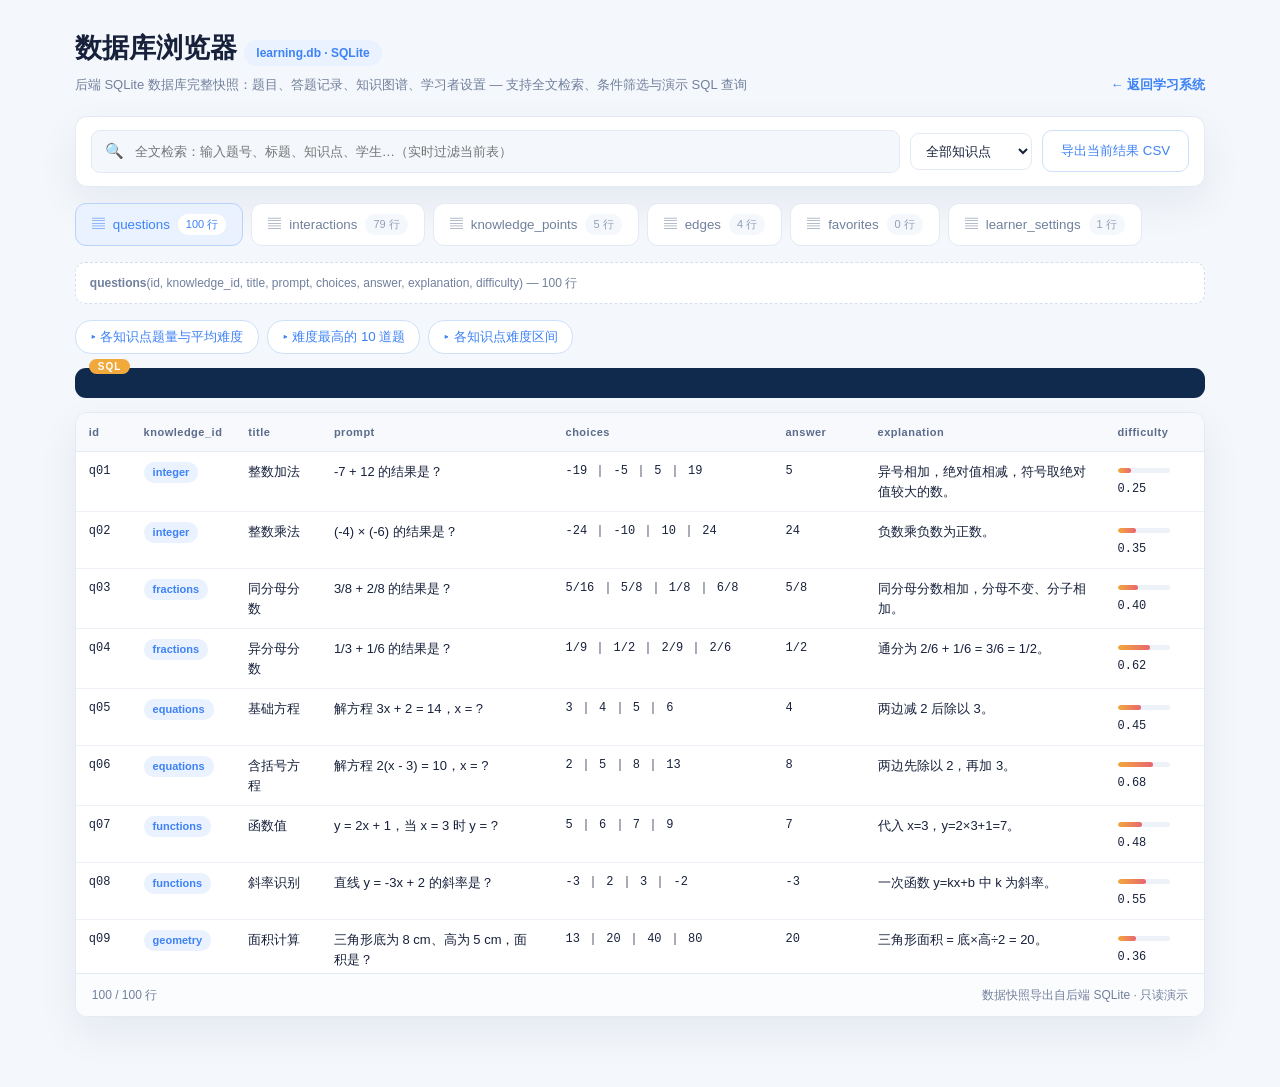
==== database.html @ 0aa93d0d "个性化学习推荐系统：静态在线演示 + Flask 完整后端源码" ====
<!DOCTYPE html>
<html lang="zh-CN">
<head>
<meta charset="UTF-8">
<meta name="viewport" content="width=device-width, initial-scale=1.0">
<title>数据库浏览器 · learning.db | 个性化学习推荐系统</title>
<link rel="stylesheet" href="assets/style.css">
<link rel="icon" href="data:image/svg+xml,<svg xmlns='http://www.w3.org/2000/svg' viewBox='0 0 32 32'><rect width='32' height='32' rx='8' fill='%233e86f7'/><text x='16' y='22' font-size='16' fill='white' text-anchor='middle'>库</text></svg>">
<style>
.db-wrap{max-width:1220px;margin:0 auto;padding:28px 3.5% 70px}
.db-head{display:flex;justify-content:space-between;align-items:flex-end;gap:18px;flex-wrap:wrap;margin-bottom:22px}
.db-head h1{margin:0 0 6px;font-size:27px}
.db-head p{margin:0;color:var(--muted);font-size:13px}
.db-badge{font-size:12px;color:var(--cyan);background:var(--cyan-soft);border-radius:14px;padding:6px 12px}
.db-toolbar{display:flex;gap:10px;flex-wrap:wrap;align-items:center;background:#fff;border:1px solid var(--line);border-radius:12px;padding:13px 15px;margin-bottom:16px;box-shadow:var(--shadow)}
.db-search{flex:1;min-width:200px;display:flex;align-items:center;gap:9px;background:var(--paper);border:1px solid var(--line);border-radius:9px;padding:9px 13px}
.db-search input{border:0;background:none;outline:none;font:14px inherit;width:100%;color:var(--ink)}
.db-select{border:1px solid var(--line);border-radius:9px;padding:9px 11px;font:13px inherit;color:var(--ink);background:#fff;cursor:pointer}
.db-tabs{display:flex;gap:8px;flex-wrap:wrap;margin-bottom:16px}
.db-tab{display:flex;align-items:center;gap:8px;border:1px solid var(--line);background:#fff;border-radius:11px;padding:10px 16px;font:600 13px inherit;color:var(--muted);cursor:pointer}
.db-tab .cnt{font-weight:400;font-size:11px;background:var(--paper);border-radius:10px;padding:3px 8px;color:#93a0b5}
.db-tab.active{border-color:#b8d2fb;background:var(--cyan-soft);color:var(--cyan)}
.db-tab.active .cnt{background:#fff;color:var(--cyan)}
.sql-box{background:#102a4d;color:#d9e6ff;border-radius:11px;padding:15px 18px;margin-bottom:14px;font:13px/1.7 Consolas,Menlo,monospace;white-space:pre-wrap;position:relative}
.sql-box .sql-tag{position:absolute;top:-9px;left:14px;background:var(--amber);color:#fff;font:700 10px "Microsoft YaHei",sans-serif;border-radius:8px;padding:2px 9px;letter-spacing:1px}
.sql-box .kw{color:#88d7e2}
.sql-queries{display:flex;gap:8px;flex-wrap:wrap;margin-bottom:14px}
.sql-chip{border:1px solid #cfe0fb;background:#fff;color:var(--cyan);border-radius:16px;padding:7px 14px;font:600 12px inherit;cursor:pointer}
.sql-chip:hover{background:var(--cyan-soft)}
.sql-chip.active{background:var(--cyan);color:#fff}
.tbl-card{background:#fff;border:1px solid var(--line);border-radius:12px;box-shadow:var(--shadow);overflow:hidden}
.tbl-scroll{max-height:560px;overflow:auto}
table.db{width:100%;border-collapse:collapse;font-size:13px}
table.db th{position:sticky;top:0;background:#f7f9fd;color:#5b6b8a;text-align:left;font-size:11px;letter-spacing:.5px;padding:11px 13px;border-bottom:1px solid var(--line);white-space:nowrap;z-index:2}
table.db td{padding:10px 13px;border-bottom:1px solid #eef2f8;vertical-align:top;max-width:340px}
table.db tr:hover td{background:#f8fbff}
td.mono,th.mono{font-family:Consolas,Menlo,monospace;font-size:12px}
.pill{display:inline-block;border-radius:10px;padding:2px 9px;font-size:11px;font-weight:600}
.pill.ok{background:#e2f6ee;color:var(--green)}
.pill.bad{background:#fde9eb;color:var(--red)}
.pill.k{background:var(--cyan-soft);color:var(--cyan)}
.diff-bar{display:inline-block;width:52px;height:5px;border-radius:4px;background:#edf1f8;vertical-align:middle;margin-right:6px;overflow:hidden}
.diff-bar i{display:block;height:100%;border-radius:4px;background:linear-gradient(90deg,#f2a93b,#e86571)}
.db-foot{display:flex;justify-content:space-between;align-items:center;gap:12px;flex-wrap:wrap;padding:12px 16px;border-top:1px solid var(--line);background:#fbfcfe;font-size:12px;color:var(--muted)}
.link-back{display:inline-flex;align-items:center;gap:6px;color:var(--cyan);text-decoration:none;font-size:13px;font-weight:600}
.schema-note{font-size:12px;color:var(--muted);background:#fff;border:1px dashed #d5dfec;border-radius:10px;padding:11px 14px;margin-bottom:16px}
mark{background:#fff2c4;border-radius:3px;padding:0 1px}
</style>
</head>
<body>
<div class="db-wrap">
  <div class="db-head">
    <div>
      <h1>数据库浏览器 <span class="db-badge">learning.db · SQLite</span></h1>
      <p>后端 SQLite 数据库完整快照：题目、答题记录、知识图谱、学习者设置 — 支持全文检索、条件筛选与演示 SQL 查询</p>
    </div>
    <a class="link-back" href="index.html">← 返回学习系统</a>
  </div>

  <div class="db-toolbar">
    <div class="db-search"><span>🔍</span><input id="q" placeholder="全文检索：输入题号、标题、知识点、学生…（实时过滤当前表）"></div>
    <select class="db-select" id="f-knowledge" hidden></select>
    <select class="db-select" id="f-correct" hidden></select>
    <select class="db-select" id="f-student" hidden></select>
    <button class="button ghost" id="export-btn">导出当前结果 CSV</button>
  </div>

  <div class="db-tabs" id="tabs"></div>

  <div class="schema-note" id="schema-note"></div>

  <div class="sql-queries" id="sql-chips" hidden></div>
  <div class="sql-box" id="sql-box" hidden><span class="sql-tag">SQL</span><div id="sql-text"></div></div>

  <div class="tbl-card">
    <div class="tbl-scroll"><table class="db"><thead id="thead"></thead><tbody id="tbody"></tbody></table></div>
    <div class="db-foot"><span id="row-info"></span><span>数据快照导出自后端 SQLite · 只读演示</span></div>
  </div>
</div>

<script src="assets/db_data.js"></script>
<script>
(function(){
  var tables = DB.tables;
  var KNAME = {integer:"整数运算", fractions:"分数运算", equations:"一元一次方程", functions:"一次函数", geometry:"三角形面积"};
  var current = "questions";
  var filterK = "", filterC = "", filterS = "";
  var preset = null;

  // 预置演示查询
  var QUERIES = {
    questions: [
      {name:"各知识点题量与平均难度", sql:"SELECT knowledge_id, COUNT(*) AS 题量, ROUND(AVG(difficulty),3) AS 平均难度\nFROM questions GROUP BY knowledge_id;",
       run:function(){var g={};tables.questions.rows.forEach(function(r){(g[r.knowledge_id]=g[r.knowledge_id]||[]).push(r)});
         return {cols:["knowledge_id","知识点","题量","平均难度"],rows:Object.keys(g).map(function(k){return [k,KNAME[k]||k,g[k].length,(g[k].reduce(function(s,r){return s+r.difficulty},0)/g[k].length).toFixed(3)]})}}},
      {name:"难度最高的 10 道题", sql:"SELECT id, title, knowledge_id, difficulty\nFROM questions ORDER BY difficulty DESC LIMIT 10;",
       run:function(){return {cols:["id","title","knowledge_id","difficulty"],rows:tables.questions.rows.slice().sort(function(a,b){return b.difficulty-a.difficulty}).slice(0,10).map(function(r){return [r.id,r.title,r.knowledge_id,r.difficulty]})}}},
      {name:"各知识点难度区间", sql:"SELECT knowledge_id, MIN(difficulty) AS 最低, MAX(difficulty) AS 最高\nFROM questions GROUP BY knowledge_id;",
       run:function(){var g={};tables.questions.rows.forEach(function(r){var a=g[r.knowledge_id]=g[r.knowledge_id]||[r.difficulty,r.difficulty];a[0]=Math.min(a[0],r.difficulty);a[1]=Math.max(a[1],r.difficulty)});
         return {cols:["knowledge_id","知识点","最低难度","最高难度"],rows:Object.keys(g).map(function(k){return [k,KNAME[k]||k,g[k][0],g[k][1]]})}}}
    ],
    interactions: [
      {name:"各知识点正确率", sql:"SELECT knowledge_id, COUNT(*) AS 答题数, ROUND(AVG(correct),3) AS 正确率\nFROM interactions GROUP BY knowledge_id;",
       run:function(){var g={};tables.interactions.rows.forEach(function(r){(g[r.knowledge_id]=g[r.knowledge_id]||[]).push(r)});
         return {cols:["knowledge_id","知识点","答题数","正确率"],rows:Object.keys(g).map(function(k){var a=g[k];return [k,KNAME[k]||k,a.length,(a.reduce(function(s,r){return s+r.correct},0)/a.length).toFixed(3)]})}}},
      {name:"最近 10 条答题记录", sql:"SELECT id, student_id, question_id, correct, answered_at, duration_sec\nFROM interactions ORDER BY id DESC LIMIT 10;",
       run:function(){return {cols:["id","student_id","question_id","correct","answered_at","duration_sec"],rows:tables.interactions.rows.slice().sort(function(a,b){return b.id-a.id}).slice(0,10).map(function(r){return [r.id,r.student_id,r.question_id,r.correct,r.answered_at,r.duration_sec]})}}},
      {name:"答错次数最多的题", sql:"SELECT question_id, COUNT(*) AS 错误次数\nFROM interactions WHERE correct = 0 GROUP BY question_id ORDER BY 错误次数 DESC;",
       run:function(){var g={};tables.interactions.rows.filter(function(r){return !r.correct}).forEach(function(r){g[r.question_id]=(g[r.question_id]||0)+1});
         return {cols:["question_id","错误次数"],rows:Object.keys(g).map(function(k){return [k,g[k]]}).sort(function(a,b){return b[1]-a[1]})}}},
      {name:"平均答题时长", sql:"SELECT student_id, COUNT(*) AS 次数, ROUND(AVG(duration_sec),1) AS 平均秒\nFROM interactions GROUP BY student_id;",
       run:function(){var g={};tables.interactions.rows.forEach(function(r){(g[r.student_id]=g[r.student_id]||[]).push(r.duration_sec)});
         return {cols:["student_id","次数","平均秒"],rows:Object.keys(g).map(function(k){var a=g[k];return [k,a.length,(a.reduce(function(s,v){return s+v},0)/a.length).toFixed(1)]})}}}
    ]
  };

  function esc(s){return String(s==null?"":s).replace(/[&<>"]/g,function(c){return {"&":"&amp;","<":"&lt;",">":"&gt;",'"':"&quot;"}[c]})}
  function hl(s){var q=document.getElementById("q").value.trim();s=esc(s);if(!q)return s;
    try{return s.replace(new RegExp("("+q.replace(/[.*+?^${}()|[\]\\]/g,"\\$&")+")","gi"),"<mark>$1</mark>")}catch(e){return s}}

  function fmtChoice(v){try{var a=JSON.parse(v);return a.map(esc).join(" ｜ ")}catch(e){return esc(v)}}

  // 每列的渲染策略
  function cell(col,val){
    if(col==="choices") return '<td class="mono">'+fmtChoice(val)+'</td>';
    if(col==="correct") return '<td>'+(val?'<span class="pill ok">✓ 正确</span>':'<span class="pill bad">✗ 错误</span>')+'</td>';
    if(col==="knowledge_id") return '<td><span class="pill k">'+hl(val)+'</span></td>';
    if(col==="difficulty") return '<td class="mono"><span class="diff-bar"><i style="width:'+Math.round(val*100)+'%"></i></span>'+Number(val).toFixed(2)+'</td>';
    if(col==="answer"||col==="id"||col==="question_id"||col==="student_id"||col==="source_id"||col==="target_id"||col==="duration_sec"||col==="ordinal"||col==="daily_goal"||col==="relation") return '<td class="mono">'+hl(val)+'</td>';
    return '<td>'+hl(val)+'</td>';
  }

  function renderTabs(){
    var el=document.getElementById("tabs");el.innerHTML="";
    Object.keys(tables).forEach(function(t){
      var b=document.createElement("button");b.className="db-tab"+(t===current?" active":"");
      b.innerHTML='<span>▤</span>'+t+'<span class="cnt">'+tables[t].rows.length+' 行</span>';
      b.onclick=function(){current=t;preset=null;filterK=filterC=filterS="";initFilters();render()};
      el.appendChild(b);
    });
  }

  function initFilters(){
    var fk=document.getElementById("f-knowledge"),fc=document.getElementById("f-correct"),fs=document.getElementById("f-student");
    var cols=tables[current].columns;
    fk.hidden=cols.indexOf("knowledge_id")<0;fc.hidden=cols.indexOf("correct")<0;fs.hidden=cols.indexOf("student_id")<0;
    fk.innerHTML='<option value="">全部知识点</option>'+Object.keys(KNAME).map(function(k){return '<option value="'+k+'">'+KNAME[k]+'</option>'}).join("");
    fc.innerHTML='<option value="">全部结果</option><option value="1">仅正确</option><option value="0">仅错误</option>';
    var sts={};tables[current].rows.forEach(function(r){if(r.student_id)sts[r.student_id]=1});
    fs.innerHTML='<option value="">全部学习者</option>'+Object.keys(sts).map(function(s){return '<option value="'+s+'">'+s+'</option>'}).join("");
    fk.value=filterK;fc.value=filterC;fs.value=filterS;
  }

  function currentRows(){
    var q=document.getElementById("q").value.trim().toLowerCase();
    return tables[current].rows.filter(function(r){
      if(filterK&&r.knowledge_id!==filterK)return false;
      if(filterC&&String(r.correct)!==filterC)return false;
      if(filterS&&r.student_id!==filterS)return false;
      if(q){var hit=false;for(var k in r){if(String(r[k]).toLowerCase().indexOf(q)>=0){hit=true;break}}if(!hit)return false}
      return true;
    });
  }

  function render(){
    var cols=tables[current].columns;
    document.getElementById("schema-note").innerHTML="<b>"+current+"</b>("+cols.map(esc).join(", ")+") — "+tables[current].rows.length+" 行";
    var chips=document.getElementById("sql-chips"),box=document.getElementById("sql-box");
    var qs=QUERIES[current];
    chips.hidden=box.hidden=!qs;
    if(qs){
      chips.innerHTML=qs.map(function(q,i){return '<button class="sql-chip'+(preset===i?" active":"")+'" data-i="'+i+'">▸ '+q.name+'</button>'}).join("");
      Array.prototype.forEach.call(chips.children,function(b){b.onclick=function(){preset=+b.dataset.i;render()}});
      if(preset!=null){
        var r=qs[preset].run();
        document.getElementById("sql-text").innerHTML=esc(qs[preset].sql);
        box.hidden=false;
        document.getElementById("thead").innerHTML="<tr>"+r.cols.map(function(c){return "<th>"+esc(c)+"</th>"}).join("")+"</tr>";
        document.getElementById("tbody").innerHTML=r.rows.map(function(row){return "<tr>"+row.map(function(v,i){return cell(r.cols[i],v)}).join("")+"</tr>"}).join("");
        document.getElementById("row-info").innerHTML="查询「"+qs[preset].name+"」：返回 "+r.rows.length+" 行";
        return;
      }
    }
    var rows=currentRows();
    document.getElementById("thead").innerHTML="<tr>"+cols.map(function(c){return "<th>"+esc(c)+"</th>"}).join("")+"</tr>";
    document.getElementById("tbody").innerHTML=rows.map(function(r){return "<tr>"+cols.map(function(c){return cell(c,r[c])}).join("")+"</tr>"}).join("");
    document.getElementById("row-info").innerHTML=rows.length+" / "+tables[current].rows.length+" 行"+(rows.length<tables[current].rows.length?"（已过滤）":"");
  }

  document.getElementById("q").addEventListener("input",function(){preset=null;render()});
  document.getElementById("f-knowledge").addEventListener("change",function(e){filterK=e.target.value;preset=null;render()});
  document.getElementById("f-correct").addEventListener("change",function(e){filterC=e.target.value;preset=null;render()});
  document.getElementById("f-student").addEventListener("change",function(e){filterS=e.target.value;preset=null;render()});
  document.getElementById("export-btn").onclick=function(){
    var rows=preset!=null&&QUERIES[current]?[]:currentRows();
    var csv;
    if(preset!=null&&QUERIES[current]){var r=QUERIES[current][preset].run();
      csv=[r.cols.join(",")].concat(r.rows.map(function(x){return x.map(function(v){return '"'+String(v).replace(/"/g,'""')+'"'}).join(",")})).join("\n");
    }else{var cols=tables[current].columns;
      csv=[cols.join(",")].concat(rows.map(function(r){return cols.map(function(c){return '"'+String(r[c]==null?"":r[c]).replace(/"/g,'""')+'"'}).join(",")})).join("\n");
    }
    var a=document.createElement("a");a.href=URL.createObjectURL(new Blob(["\ufeff"+csv],{type:"text/csv"}));
    a.download=current+(preset!=null?"_query":"")+".csv";a.click();
  };

  renderTabs();initFilters();render();
})();
</script>
</body>
</html>
---- assets/style.css ----
:root{--ink:#17213b;--muted:#71809d;--paper:#f4f7fb;--surface:#fff;--line:#e4eaf3;--cyan:#3d82f6;--cyan-soft:#eaf2ff;--amber:#f2a93b;--amber-soft:#fff5e4;--violet:#8b6cf6;--red:#e86571;--green:#30ad82;--shadow:0 16px 40px rgba(33,63,112,.07)}
*{box-sizing:border-box}
body{margin:0;color:var(--ink);background:var(--paper);font:15px/1.5 "Microsoft YaHei","PingFang SC",Arial,sans-serif}
.app-shell{display:flex;min-height:100vh}
.sidebar{width:238px;background:#fff;border-right:1px solid var(--line);padding:25px 18px;display:flex;flex-direction:column;position:sticky;top:0;height:100vh}
.brand{display:flex;align-items:center;gap:10px;color:var(--ink);text-decoration:none;font-size:21px;font-weight:800;padding:0 11px}
.brand-mark{display:grid;place-items:center;width:32px;height:32px;border-radius:10px;background:linear-gradient(145deg,#3e86f7,#6a9cf7);color:#fff;font-size:17px;box-shadow:0 6px 14px #3d82f633}
.side-label{font-size:11px;letter-spacing:1px;color:#a4aec1;text-transform:uppercase;margin:43px 12px 12px}
.side-nav{display:grid;gap:6px}
.side-nav a{display:flex;align-items:center;gap:12px;padding:12px 13px;border-radius:11px;color:#71809d;text-decoration:none;font-size:14px}
.side-nav a span{font-size:17px;width:18px;text-align:center;color:#9aa8bf}
.side-nav a.active,.side-nav a:hover{background:var(--cyan-soft);color:var(--cyan);font-weight:700}
.side-nav a.active span{color:var(--cyan)}
.sidebar-bottom{margin-top:auto}
.mini-profile{display:flex;align-items:center;gap:10px;padding:13px 9px;border-top:1px solid var(--line)}
.avatar{display:grid;place-items:center;width:32px;height:32px;border-radius:50%;background:linear-gradient(145deg,#253b67,#4975c3);color:#fff;font-size:12px;flex:none}
.mini-profile strong,.mini-profile small{display:block}
.mini-profile strong{font-size:12px}.mini-profile small{font-size:11px;color:var(--muted)}
.system-note{font-size:11px;color:#627392;background:#f7f9fd;border-radius:10px;padding:12px;margin:8px 4px}
.system-note span{color:#a0abc0}
.reset-btn{width:calc(100% - 8px);margin:4px;border:1px solid var(--line);background:#fff;border-radius:9px;padding:8px;color:var(--muted);font:12px inherit;cursor:pointer}
.reset-btn:hover{color:var(--red);border-color:#f3c1c6}
.workspace{flex:1;min-width:0}
.topbar{height:68px;display:flex;align-items:center;justify-content:space-between;gap:14px;padding:0 4.2%;background:#fff;border-bottom:1px solid var(--line);position:sticky;top:0;z-index:20}
.topbar-context{color:#6d7b96;font-size:14px}
.topbar-actions{display:flex;gap:9px;align-items:center}
.tag{font-size:11px;color:var(--cyan);background:var(--cyan-soft);border-radius:14px;padding:6px 11px;text-decoration:none}
.content{padding:30px 4.2% 60px;max-width:1180px;margin:0 auto}
.page-title{display:flex;justify-content:space-between;align-items:flex-end;gap:20px;margin-bottom:26px}
.page-title h1{font-size:30px;margin:2px 0 8px}
.page-title p{margin:0}
.button{display:inline-flex;align-items:center;gap:7px;background:var(--cyan);color:#fff;border:0;border-radius:10px;padding:11px 18px;font:600 13px inherit;text-decoration:none;cursor:pointer;box-shadow:0 10px 22px rgba(61,130,246,.25)}
.button:hover{filter:brightness(1.06)}
.button.ghost{background:#fff;color:var(--cyan);border:1px solid #cfe0fb;box-shadow:none}
.button:disabled{opacity:.5;cursor:not-allowed}

/* ---------- 仪表盘 ---------- */
.daily-plan{display:grid;grid-template-columns:1fr auto auto;align-items:center;gap:28px;background:#102a4d;color:#f6f9ff;border-radius:8px;padding:19px 22px;margin-bottom:18px;box-shadow:0 16px 36px rgba(21,51,93,.18)}
.daily-plan-copy{display:flex;align-items:center;gap:13px}
.daily-icon{display:grid;place-items:center;width:40px;height:40px;border:1px solid #638dc1;border-radius:8px;color:#88d7e2;font-size:21px}
.daily-plan .eyebrow{color:#8ad7e7;font-size:11px;letter-spacing:1px;margin:0}
.daily-plan h2{font-size:15px;margin:2px 0 0}
.daily-plan .sub{margin:3px 0 0;color:#b9c9df;font-size:12px}
.daily-progress{display:flex;align-items:center;gap:11px}
.daily-ring{display:grid;place-items:center;width:53px;height:53px;border-radius:50%;background:conic-gradient(#61d4d5 calc(var(--progress)*1%),#365779 0);position:relative;font-size:11px}
.daily-ring:before{content:"";position:absolute;inset:5px;background:#102a4d;border-radius:50%}
.daily-ring strong{position:relative}
.goal-form{display:grid;gap:2px}
.goal-form label{font-size:10px;color:#aebfd7}
.goal-form select{border:1px solid #55789f;border-radius:6px;background:#1c3d65;color:#f5f9ff;padding:5px 7px;font:12px inherit}
.session-launch{display:flex;align-items:flex-end;gap:10px}
.session-launch label{display:grid;gap:4px;font-size:10px;color:#b9c9df}
.session-launch select{border:1px solid #55789f;border-radius:6px;background:#1c3d65;color:#f5f9ff;padding:5px 7px;font:12px inherit}
.session-launch .button{background:#61d4d5;color:#123151;box-shadow:none}
.summary-strip{display:grid;grid-template-columns:repeat(4,1fr);gap:12px;margin-bottom:20px}
.summary-strip a,.summary-strip .card{display:flex;align-items:center;gap:11px;background:#fff;border:1px solid var(--line);border-radius:12px;padding:13px 15px;text-decoration:none;color:var(--ink);box-shadow:var(--shadow)}
.summary-icon{display:grid;place-items:center;width:36px;height:36px;border-radius:10px;font-size:17px;flex:none}
.summary-icon.cyan{background:var(--cyan-soft);color:var(--cyan)}
.summary-icon.amber{background:var(--amber-soft);color:var(--amber)}
.summary-icon.violet{background:#f0ecff;color:var(--violet)}
.summary-icon.green{background:#e4f7f0;color:var(--green)}
.summary-strip small{display:block;color:var(--muted);font-size:11px}
.summary-strip strong{font-size:14px}
.dash-grid{display:grid;grid-template-columns:1.15fr .85fr;gap:18px;align-items:start}
.panel{background:#fff;border:1px solid var(--line);border-radius:14px;padding:20px;box-shadow:var(--shadow)}
.panel h2{font-size:17px;margin:0 0 4px}
.panel .sub{margin:0 0 16px;color:var(--muted);font-size:12px}
.reco-list{display:grid;gap:11px}
.reco-item{display:grid;grid-template-columns:auto 1fr auto;gap:13px;align-items:center;border:1px solid var(--line);border-radius:12px;padding:13px 15px;text-decoration:none;color:var(--ink);transition:transform .16s,box-shadow .16s}
.reco-item:hover{transform:translateY(-2px);box-shadow:0 12px 26px rgba(33,63,112,.1)}
.reco-rank{display:grid;place-items:center;width:34px;height:34px;border-radius:10px;background:var(--cyan-soft);color:var(--cyan);font-weight:800;font-size:13px}
.reco-item h3{margin:0 0 3px;font-size:14px}
.reco-item .why{font-size:11px;color:var(--muted)}
.reco-item .why b{color:var(--cyan);font-weight:600}
.reco-meta{text-align:right;font-size:11px;color:var(--muted);white-space:nowrap}
.reco-meta strong{display:block;color:var(--ink);font-size:13px}

/* ---------- 知识星空图 ---------- */
.star-map{background:linear-gradient(160deg,#111d38,#1b3157 55%,#243e6b);border-radius:15px;padding:14px;box-shadow:var(--shadow);position:relative;overflow:hidden}
.star-map svg{display:block;width:100%;height:auto}
.star-link{stroke:#9dbcf5;stroke-width:.45;stroke-dasharray:1.4 1.4;opacity:.5}
.star-link.related{stroke:#5d77a8;opacity:.45}
.star-node{cursor:pointer;outline:0}
.star-node circle.halo{fill:#8db8ff;opacity:.35}
.star-node circle.core{fill:#f8fbff;stroke:#bcd5ff;stroke-width:.5}
.star-node text{fill:#e9f1ff;font-size:2.9px;font-weight:600;paint-order:stroke;stroke:#142746;stroke-width:.6px;text-anchor:middle}
.star-node .star-value{fill:#9fbbeb;font-size:2.5px;font-weight:400}
.star-node.weak circle.core{fill:#ffb6be;stroke:#ff7d8b}
.star-node.reviewing circle.core{fill:#ffd18a;stroke:#ffb847}
.star-node.mastered circle.core{fill:#b2e8d1;stroke:#63d3a6}
.star-node.highlight circle.halo{opacity:.9;stroke:#fff;stroke-width:.6}
.star-legend{display:flex;flex-wrap:wrap;gap:14px;padding:9px 4px 0;color:#c6d5ee;font-size:10px}
.legend-dot{display:inline-block;width:7px;height:7px;border-radius:50%;margin-right:5px}
.legend-dot.weak{background:#ff8994}.legend-dot.reviewing{background:#ffc76e}.legend-dot.mastered{background:#6ad3aa}
.signal-bars{display:grid;gap:9px;margin-top:16px}
.signal-item{display:grid;grid-template-columns:74px 1fr 42px;align-items:center;gap:8px;font-size:11px}
.signal-item i{display:block;height:6px;border-radius:5px;background:#edf1f7;overflow:hidden}
.signal-item i b{display:block;height:100%;border-radius:5px;background:linear-gradient(90deg,#61d4d5,#3d82f6)}
.signal-item strong{font-size:11px;color:var(--cyan);text-align:right}
.model-explainer{display:grid;grid-template-columns:1.2fr 1fr;gap:22px;align-items:center;margin-top:16px;padding:16px 20px;background:#edf8fa;border:1px solid #c9e9ed;border-radius:12px}
.model-explainer h2{font-size:15px;margin:0 0 5px}
.model-explainer p{font-size:12px;line-height:1.6;margin:0;color:#4a6b74}
.model-facts{display:grid;grid-template-columns:repeat(2,1fr);gap:8px}
.model-facts span{display:grid;gap:3px;padding:10px;background:#fff;border:1px solid #dceef1;border-radius:8px;color:#71809d;font-size:10px}
.model-facts b{color:#1e7683;font-size:12px}

/* ---------- 练习 / 答题 ---------- */
.study-shell{max-width:660px;margin:0 auto}
.back-link{display:inline-block;color:var(--muted);font-size:13px;text-decoration:none;margin-bottom:14px}
.back-link:hover{color:var(--cyan)}
.session-status{display:grid;grid-template-columns:auto 1fr;gap:4px 12px;align-items:center;margin-bottom:23px;color:#61718e;font-size:11px}
.session-status strong{justify-self:end;color:var(--cyan);font-size:12px}
.session-track{grid-column:1/-1;height:5px;overflow:hidden;border-radius:4px;background:#e9eff8}
.session-track i{display:block;height:100%;background:linear-gradient(90deg,var(--cyan),#63cfd2);border-radius:4px;transition:width .25s}
.study,.result-card{background:#fff;border:1px solid var(--line);border-radius:15px;padding:28px;box-shadow:var(--shadow)}
.study-top{display:flex;justify-content:space-between;align-items:center;margin-bottom:14px}
.study .tag{background:var(--cyan-soft);color:var(--cyan)}
.difficulty{font-size:11px;color:var(--amber);background:var(--amber-soft);border-radius:12px;padding:5px 9px}
.favorite-btn{border:0;background:transparent;font-size:20px;line-height:1;color:#e4aa36;padding:4px;cursor:pointer}
.study h1{margin:0 0 8px;font-size:22px}
.prompt{color:#657490;font-size:15px;margin:0 0 22px;line-height:1.6}
.choice{display:grid;grid-template-columns:auto 1fr;gap:12px;align-items:center;border:1px solid var(--line);border-radius:11px;padding:13px 15px;margin-bottom:10px;cursor:pointer;transition:border-color .15s,background .15s}
.choice:hover{border-color:var(--cyan);background:#f7faff}
.choice input{accent-color:var(--cyan)}
.choice-key{display:grid;place-items:center;width:26px;height:26px;border-radius:8px;background:#eef3fb;color:#5c6d8c;font-size:12px;font-weight:700}
.choice input:checked~.choice-key{background:var(--cyan);color:#fff}
.submit-btn{margin-top:16px;width:100%;justify-content:center;padding:14px}
.result-icon{display:grid;place-items:center;width:58px;height:58px;border-radius:50%;font-size:26px;margin-bottom:14px}
.result-card.success .result-icon{background:#e4f7f0;color:var(--green)}
.result-card.retry .result-icon{background:#fdeef0;color:var(--red)}
.result-card .eyebrow{font-size:11px;letter-spacing:1px;color:var(--muted);margin:0 0 6px}
.result-card h1{margin:0 0 10px;font-size:24px}
.result-card .prompt{background:#f7f9fd;border-radius:10px;padding:14px 16px;margin-bottom:10px}
.result-card .muted{color:var(--muted);font-size:12px;margin:0 0 20px}
.result-actions{display:flex;gap:10px;flex-wrap:wrap}

/* ---------- 题库 ---------- */
.filterbar{display:flex;gap:10px;align-items:center;background:#fff;border:1px solid var(--line);padding:12px;border-radius:13px;margin-bottom:20px;box-shadow:var(--shadow);flex-wrap:wrap}
.filterbar select,.search-input,.catalog-sort{height:37px;border:1px solid var(--line);border-radius:8px;background:#fbfcfe;padding:0 10px;color:var(--ink);font:13px inherit}
.search-input{min-width:220px;flex:1}
.check-filter{font-size:12px;color:var(--muted);white-space:nowrap;display:flex;align-items:center;gap:6px}
.library-grid{display:grid;grid-template-columns:repeat(3,minmax(0,1fr));gap:14px}
.question-card{display:flex;flex-direction:column;min-height:180px;background:#fff;border:1px solid var(--line);border-radius:13px;padding:16px;box-shadow:0 8px 22px rgba(33,63,112,.04);transition:transform .18s,box-shadow .18s}
.question-card:hover{transform:translateY(-2px);box-shadow:0 14px 28px rgba(33,63,112,.1)}
.card-top,.card-footer{display:flex;justify-content:space-between;align-items:center;gap:8px}
.question-card h3{font-size:16px;margin:14px 0 6px}
.question-card p{color:#657490;font-size:13px;margin:0 0 14px;line-height:1.55}
.card-footer{margin-top:auto}
.difficulty-dot{font-size:10px;padding:4px 7px;border-radius:12px;background:#eaf2ff;color:var(--cyan)}
.difficulty-dot.hard{background:#fff2df;color:#bd7511}
.status-label{font-size:11px;color:#8b99b1}
.status-label.done{color:var(--green)}
.status-label.wrong{color:var(--red)}
.card-actions{display:flex;gap:8px;align-items:center}
.empty-state{grid-column:1/-1;text-align:center;padding:58px 25px;background:#fff;border:1px dashed #cbd7e8;border-radius:13px;color:var(--muted)}
.empty-state strong{font-size:17px;color:var(--ink);display:block;margin-bottom:6px}
.empty-state.success strong{color:var(--green)}

/* ---------- 记录 / 错题 / 详情 ---------- */
.timeline{display:grid;gap:9px}
.history-row{display:flex;align-items:center;gap:13px;background:#fff;border:1px solid var(--line);border-radius:12px;padding:13px 16px}
.history-badge{display:grid;place-items:center;width:34px;height:34px;border-radius:50%;font-size:15px;flex:none}
.history-badge.ok{background:#e4f7f0;color:var(--green)}
.history-badge.no{background:#fdeef0;color:var(--red)}
.history-row h3{margin:0;font-size:14px}
.history-row small{color:var(--muted);font-size:11px}
.history-result{margin-left:auto;font-size:11px;color:var(--muted);white-space:nowrap}
.mistake-grid{display:grid;grid-template-columns:repeat(2,minmax(0,1fr));gap:14px}
.mistake-card{background:#fff;border:1px solid #f3d7da;border-radius:13px;padding:17px;display:flex;flex-direction:column;gap:9px}
.mistake-card h3{margin:0;font-size:15px}
.mistake-card p{margin:0;color:#657490;font-size:13px;line-height:1.55}
.mistake-card .fix{background:#e4f7f0;border-radius:9px;padding:10px 12px;font-size:12px;color:#1d7d5f}
.detail-head{display:flex;gap:22px;align-items:center;background:#fff;border:1px solid var(--line);border-radius:14px;padding:22px;box-shadow:var(--shadow);margin-bottom:18px;flex-wrap:wrap}
.knowledge-score{display:grid;place-items:center;width:104px;height:104px;border-radius:50%;background:conic-gradient(var(--cyan) calc(var(--p)*1%),#edf1f7 0);position:relative;font-size:19px;font-weight:800;flex:none}
.knowledge-score:before{content:"";position:absolute;inset:9px;background:#fff;border-radius:50%}
.knowledge-score strong{position:relative}
.detail-head h1{margin:0 0 6px;font-size:24px}
.detail-head .sub{margin:0;color:var(--muted);font-size:13px}
.detail-stats{display:flex;gap:26px;margin-top:12px;flex-wrap:wrap}
.detail-stats div{display:grid;gap:2px}
.detail-stats small{color:var(--muted);font-size:11px}
.detail-stats b{font-size:14px}
.related-chips{display:flex;gap:8px;flex-wrap:wrap;margin-top:12px}
.related-chips .tag{cursor:pointer}
.detail-grid{display:grid;grid-template-columns:repeat(2,minmax(0,1fr));gap:14px}
.mini-q{display:flex;justify-content:space-between;align-items:center;gap:10px;border:1px solid var(--line);border-radius:11px;padding:12px 14px;text-decoration:none;color:var(--ink);background:#fff}
.mini-q h4{margin:0;font-size:13px;font-weight:600}
.mini-q small{color:var(--muted);font-size:11px}
.mini-q:hover{border-color:var(--cyan)}

@media(max-width:960px){.library-grid{grid-template-columns:repeat(2,minmax(0,1fr))}.dash-grid{grid-template-columns:1fr}.summary-strip{grid-template-columns:repeat(2,1fr)}.detail-grid{grid-template-columns:1fr}.mistake-grid{grid-template-columns:1fr}}
@media(max-width:680px){.sidebar{display:none}.page-title{align-items:flex-start;flex-direction:column}.page-title h1{font-size:26px}.filterbar{align-items:stretch}.filterbar select,.search-input{width:100%}.library-grid{grid-template-columns:1fr}.daily-plan{grid-template-columns:1fr;gap:16px}.summary-strip{grid-template-columns:repeat(2,1fr)}.model-explainer{grid-template-columns:1fr}.content{padding:20px 4% 50px}}
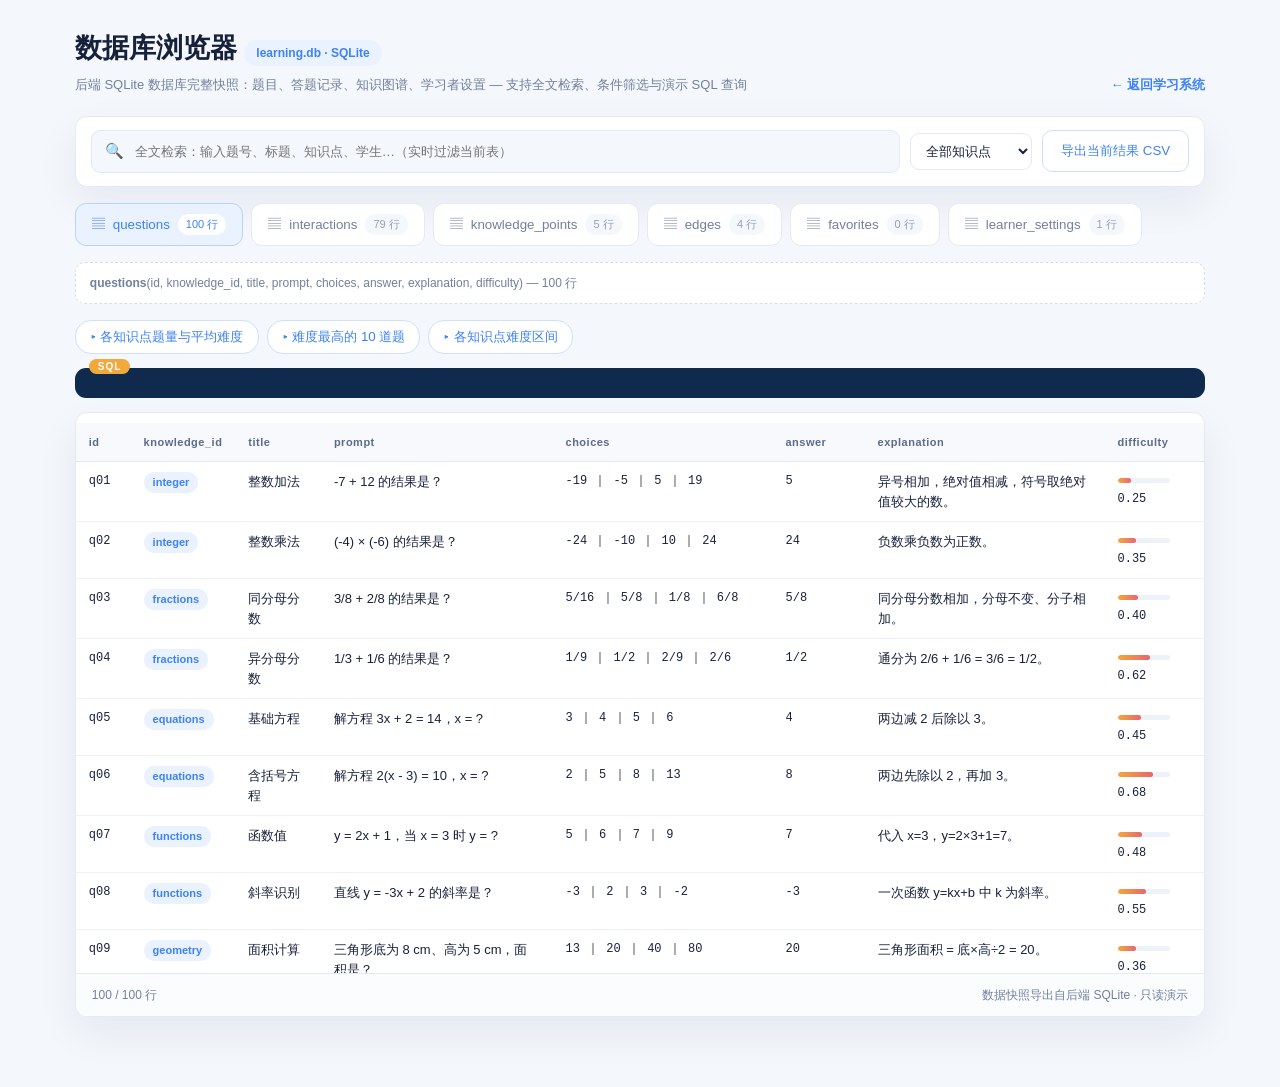
==== commit 65550a0b: "个性化学习推荐系统：静态在线演示 + Flask 完整后端源码" ====
--- a/database.html
+++ b/database.html
@@ -4,7 +4,7 @@
 <meta charset="UTF-8">
 <meta name="viewport" content="width=device-width, initial-scale=1.0">
 <title>数据库浏览器 · learning.db | 个性化学习推荐系统</title>
-<link rel="stylesheet" href="assets/style.css">
+<link rel="stylesheet" href="assets/style.css?v=3">
 <link rel="icon" href="data:image/svg+xml,<svg xmlns='http://www.w3.org/2000/svg' viewBox='0 0 32 32'><rect width='32' height='32' rx='8' fill='%233e86f7'/><text x='16' y='22' font-size='16' fill='white' text-anchor='middle'>库</text></svg>">
 <style>
 .db-wrap{max-width:1220px;margin:0 auto;padding:28px 3.5% 70px}
@@ -78,7 +78,7 @@
   </div>
 </div>
 
-<script src="assets/db_data.js"></script>
+<script src="assets/db_data.js?v=3"></script>
 <script>
 (function(){
   var tables = DB.tables;
--- a/assets/style.css
+++ b/assets/style.css
@@ -190,3 +190,8 @@
 
 @media(max-width:960px){.library-grid{grid-template-columns:repeat(2,minmax(0,1fr))}.dash-grid{grid-template-columns:1fr}.summary-strip{grid-template-columns:repeat(2,1fr)}.detail-grid{grid-template-columns:1fr}.mistake-grid{grid-template-columns:1fr}}
 @media(max-width:680px){.sidebar{display:none}.page-title{align-items:flex-start;flex-direction:column}.page-title h1{font-size:26px}.filterbar{align-items:stretch}.filterbar select,.search-input{width:100%}.library-grid{grid-template-columns:1fr}.daily-plan{grid-template-columns:1fr;gap:16px}.summary-strip{grid-template-columns:repeat(2,1fr)}.model-explainer{grid-template-columns:1fr}.content{padding:20px 4% 50px}}
+
+/* 数据加载器 / 数据表格 */
+table.db{width:100%;border-collapse:collapse;font-size:13px;margin-top:10px}
+table.db th{background:#f7f9fd;color:#5b6b8a;text-align:left;font-size:11px;letter-spacing:.5px;padding:10px 13px;border-bottom:1px solid var(--line);white-space:nowrap}
+table.db td{padding:9px 13px;border-bottom:1px solid #eef2f8;vertical-align:top}
